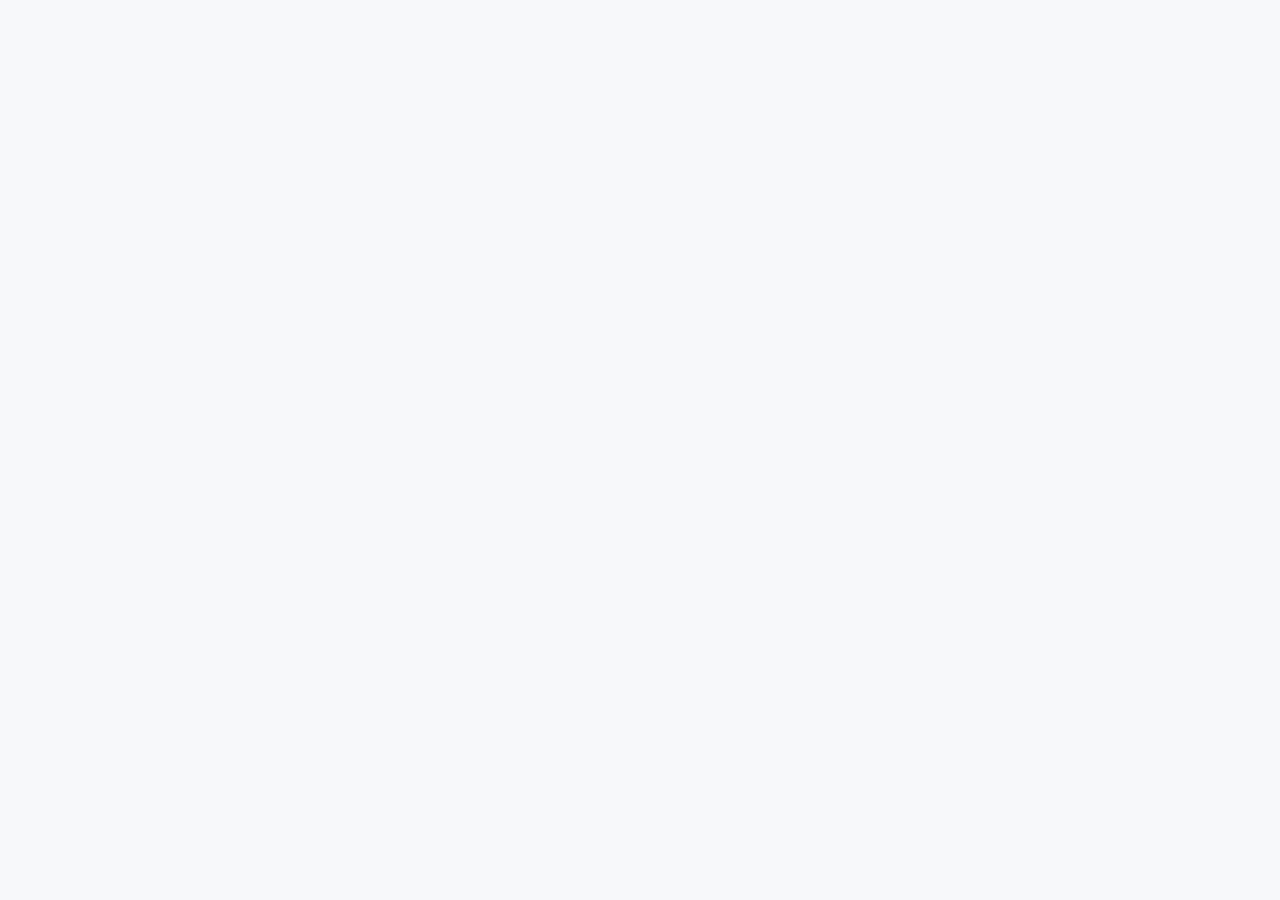
==== cars.html @ bfd8196d "Initial commit" ====
<!DOCTYPE html>
<html lang="en">
<head>
    <meta charset="UTF-8">
    <meta name="viewport" content="width=device-width, initial-scale=1.0">
    <title>ChipicarsKE | Find Your Next Drive</title>

    <link rel="stylesheet" href="styles.css">
    
</head>
<body>
    
</body>
</html>
---- styles.css ----
/* =========================================================
   CHIPICARSKE - MAIN STYLES
   Premium Kenyan Automotive Marketplace
   ========================================================= */

/* -------------------- RESET -------------------- */

* {
    margin: 0;
    padding: 0;
    box-sizing: border-box;
}

html {
    scroll-behavior: smooth;
}

body {
    font-family: "Inter", "Segoe UI", Arial, sans-serif;
    background: #f7f8fa;
    color: #18212f;
    line-height: 1.6;
}

button,
select {
    font: inherit;
}

button {
    cursor: pointer;
}

a {
    text-decoration: none;
    color: inherit;
}


/* =========================================================
   NAVBAR
   ========================================================= */

.navbar {
    width: 100%;
    min-height: 78px;
    padding: 0 7%;
    display: flex;
    align-items: center;
    justify-content: space-between;
    gap: 30px;

    background: #ffffff;
    border-bottom: 1px solid #e8ebef;

    position: sticky;
    top: 0;
    z-index: 1000;
}

/* Logo */

.logo h2 {
    font-size: 1.65rem;
    font-weight: 800;
    letter-spacing: -0.8px;
    color: #111827;
}

.logo h2 span {
    color: #e63946;
}

.logo p {
    font-size: 0.68rem;
    color: #737b87;
    margin-top: -5px;
    letter-spacing: 0.4px;
}

/* Navigation */

.navbar nav {
    display: flex;
    align-items: center;
    gap: 28px;
}

.navbar nav a {
    position: relative;
    color: #4b5563;
    font-size: 0.92rem;
    font-weight: 600;
    transition: color 0.25s ease;
}

.navbar nav a:hover {
    color: #e63946;
}

.navbar nav a::after {
    content: "";
    position: absolute;
    left: 0;
    bottom: -8px;
    width: 0;
    height: 2px;
    background: #e63946;
    transition: width 0.25s ease;
}

.navbar nav a:hover::after {
    width: 100%;
}

/* Navbar buttons */

.nav-buttons {
    display: flex;
    align-items: center;
    gap: 12px;
}

.favourite-button,
.sell-button {
    border: none;
    border-radius: 8px;
    padding: 10px 16px;
    font-weight: 700;
}

.favourite-button {
    background: #f5f6f8;
    color: #273142;
}

.favourite-button:hover {
    background: #eceef2;
}

.sell-button {
    background: #e63946;
    color: white;
    box-shadow: 0 5px 15px rgba(230, 57, 70, 0.2);
    transition: 0.25s ease;
}

.sell-button:hover {
    background: #c92f3b;
    transform: translateY(-2px);
}


/* =========================================================
   HERO SECTION
   ========================================================= */

.hero {
    min-height: 590px;
    position: relative;
    overflow: hidden;

    background:
        linear-gradient(
            90deg,
            #101722 0%,
            #182330 45%,
            #263544 100%
        );

    color: white;
}

.hero::before {
    content: "";
    position: absolute;
    width: 500px;
    height: 500px;
    right: -160px;
    top: -150px;
    border-radius: 50%;
    background: rgba(230, 57, 70, 0.12);
}

.hero-content {
    width: 86%;
    max-width: 1250px;
    margin: auto;

    min-height: 590px;
    display: flex;
    align-items: center;
    justify-content: space-between;
    gap: 50px;

    position: relative;
    z-index: 2;
}

.hero-text {
    max-width: 600px;
    padding: 60px 0;
}

.hero-badges {
    display: flex;
    gap: 12px;
    flex-wrap: wrap;
    margin-bottom: 22px;
}

.hero-badges span {
    padding: 7px 13px;
    border: 1px solid rgba(255, 255, 255, 0.2);
    border-radius: 30px;

    background: rgba(255, 255, 255, 0.07);
    color: #e9edf2;

    font-size: 0.78rem;
    font-weight: 600;
}

.hero-text h1 {
    font-size: clamp(3rem, 6vw, 5.4rem);
    line-height: 0.98;
    letter-spacing: -3px;
    font-weight: 850;
    margin-bottom: 24px;
}

.hero-text h1 span {
    display: block;
    color: #e63946;
}

.hero-text p {
    max-width: 500px;
    color: #c8d0da;
    font-size: 1.08rem;
    margin-bottom: 30px;
}

.hero-buttons {
    display: flex;
    gap: 14px;
    flex-wrap: wrap;
}

/* Hero buttons */

.primary-button,
.secondary-button,
.outline-button {
    border: none;
    padding: 13px 23px;
    border-radius: 8px;
    font-weight: 750;
    transition: all 0.25s ease;
}

.primary-button {
    background: #e63946;
    color: white;
    box-shadow: 0 8px 20px rgba(230, 57, 70, 0.22);
}

.primary-button:hover {
    background: #c92f3b;
    transform: translateY(-2px);
}

.secondary-button {
    background: rgba(255, 255, 255, 0.1);
    color: white;
    border: 1px solid rgba(255, 255, 255, 0.25);
}

.secondary-button:hover {
    background: white;
    color: #18212f;
}

/* Hero car */

.hero-car {
    width: 46%;
    min-height: 360px;
    display: flex;
    align-items: center;
    justify-content: center;

    position: relative;
}

.hero-car img {
    width: 100%;
    max-width: 590px;
    height: auto;
    object-fit: contain;

    position: relative;
    z-index: 3;

    filter: drop-shadow(0 25px 30px rgba(0, 0, 0, 0.45));
}

.car-glow {
    position: absolute;
    width: 380px;
    height: 150px;
    bottom: 70px;
    border-radius: 50%;

    background: rgba(230, 57, 70, 0.2);
    filter: blur(35px);
}


/* =========================================================
   SEARCH BOX
   ========================================================= */

.search-box {
    width: 86%;
    max-width: 1150px;

    margin: -45px auto 0;
    padding: 22px;

    display: grid;
    grid-template-columns: repeat(4, 1fr) auto;
    gap: 14px;

    position: relative;
    z-index: 20;

    background: white;
    border-radius: 14px;
    border: 1px solid #e6e8ec;

    box-shadow: 0 18px 45px rgba(15, 23, 42, 0.12);
}

.search-field {
    display: flex;
    flex-direction: column;
    gap: 6px;
}

.search-field label {
    color: #606a78;
    font-size: 0.72rem;
    font-weight: 800;
    text-transform: uppercase;
    letter-spacing: 0.7px;
}

.search-field select {
    width: 100%;
    min-height: 45px;

    padding: 0 12px;

    border: 1px solid #dfe3e8;
    border-radius: 7px;

    background: #fafbfc;
    color: #202938;

    outline: none;
}

.search-field select:focus {
    border-color: #e63946;
    box-shadow: 0 0 0 3px rgba(230, 57, 70, 0.08);
}

.search-button {
    align-self: end;

    min-height: 45px;
    padding: 0 22px;

    border: none;
    border-radius: 7px;

    background: #e63946;
    color: white;

    font-weight: 750;
    white-space: nowrap;

    transition: 0.25s ease;
}

.search-button:hover {
    background: #c92f3b;
    transform: translateY(-2px);
}


/* =========================================================
   STATS
   ========================================================= */

.stats {
    width: 86%;
    max-width: 1150px;

    margin: 50px auto;

    display: grid;
    grid-template-columns: repeat(4, 1fr);

    background: white;
    border: 1px solid #e6e8ec;
    border-radius: 12px;

    overflow: hidden;
}

.stats > div {
    padding: 25px;
    text-align: center;

    border-right: 1px solid #e8ebef;
}

.stats > div:last-child {
    border-right: none;
}

.stats h2 {
    color: #e63946;
    font-size: 1.8rem;
    margin-bottom: 2px;
}

.stats p {
    color: #737b87;
    font-size: 0.85rem;
}


/* =========================================================
   GENERAL SECTION
   ========================================================= */

.cars-section,
.brands-section,
.why-section {
    width: 86%;
    max-width: 1250px;
    margin: 85px auto;
}

.section-heading {
    display: flex;
    align-items: center;
    justify-content: space-between;
    gap: 20px;
    margin-bottom: 35px;
}

.section-heading h2,
.section-title h2 {
    color: #111827;
    font-size: 2rem;
    line-height: 1.1;
}

.section-heading p {
    margin-top: 7px;
    color: #7a828d;
}

.outline-button {
    background: transparent;
    border: 1px solid #d9dde3;
    color: #333c4b;
}

.outline-button:hover {
    border-color: #e63946;
    color: #e63946;
}


/* =========================================================
   FEATURED CAR GRID
   ========================================================= */

.car-grid {
    display: grid;
    grid-template-columns: repeat(3, 1fr);
    gap: 24px;
}

/*
   This also styles car cards that JavaScript
   dynamically adds inside #carGrid.
*/

.car-card {
    background: white;
    border-radius: 14px;
    overflow: hidden;

    border: 1px solid #e5e8ec;

    box-shadow: 0 8px 25px rgba(15, 23, 42, 0.06);

    transition: transform 0.3s ease,
                box-shadow 0.3s ease;
}

.car-card:hover {
    transform: translateY(-7px);
    box-shadow: 0 18px 35px rgba(15, 23, 42, 0.12);
}

.car-card img {
    width: 100%;
    height: 220px;
    object-fit: cover;
}

.car-info {
    padding: 20px;
}

.car-info h3 {
    font-size: 1.15rem;
    margin-bottom: 5px;
}

.car-info p {
    color: #737b87;
    font-size: 0.88rem;
}

.car-price {
    color: #e63946;
    font-size: 1.2rem;
    font-weight: 800;
    margin-top: 12px;
}


/* =========================================================
   BRANDS
   ========================================================= */

.brands-section {
    padding: 55px 0;

    border-top: 1px solid #e6e8ec;
    border-bottom: 1px solid #e6e8ec;

    text-align: center;
}

.brands-section h2 {
    margin-bottom: 30px;
    font-size: 1.4rem;
}

.brands {
    display: flex;
    align-items: center;
    justify-content: center;
    flex-wrap: wrap;
    gap: 15px;
}

.brands span {
    padding: 13px 22px;

    border: 1px solid #e1e5ea;
    border-radius: 7px;

    background: white;
    color: #68717d;

    font-size: 0.8rem;
    font-weight: 800;
    letter-spacing: 0.7px;

    transition: 0.25s ease;
}

.brands span:hover {
    color: #e63946;
    border-color: #e63946;
    transform: translateY(-3px);
}


/* =========================================================
   WHY CHIPICARS
   ========================================================= */

.why-section {
    text-align: center;
}

.section-title {
    max-width: 650px;
    margin: 0 auto 45px;
}

.section-title h2 span {
    color: #e63946;
}

.section-title p {
    margin-top: 14px;
    color: #727b87;
}

.benefits {
    display: grid;
    grid-template-columns: repeat(3, 1fr);
    gap: 22px;
}

.benefit-card {
    padding: 35px 28px;

    background: white;
    border: 1px solid #e5e8ec;
    border-radius: 14px;

    text-align: center;

    transition: 0.3s ease;
}

.benefit-card:hover {
    transform: translateY(-6px);
    box-shadow: 0 15px 30px rgba(15, 23, 42, 0.08);
}

.benefit-icon {
    width: 52px;
    height: 52px;

    margin: 0 auto 18px;

    display: flex;
    align-items: center;
    justify-content: center;

    border-radius: 50%;

    background: rgba(230, 57, 70, 0.1);
    color: #e63946;

    font-size: 1.3rem;
    font-weight: 900;
}

.benefit-card h3 {
    margin-bottom: 8px;
}

.benefit-card p {
    color: #747d88;
    font-size: 0.9rem;
}


/* =========================================================
   SECTION LABEL
   ========================================================= */

.section-label {
    display: inline-block;

    margin-bottom: 15px;

    color: #e63946;

    font-size: 0.72rem;
    font-weight: 850;
    letter-spacing: 1.5px;
}


/* =========================================================
   COMPARE
   ========================================================= */

.Feature-selection {
    width: 86%;
    max-width: 1150px;

    margin: 90px auto;

    min-height: 360px;
    padding: 70px;

    display: flex;
    align-items: center;

    border-radius: 18px;

    background:
        linear-gradient(
            120deg,
            #141d29,
            #243343
        );

    color: white;

    position: relative;
    overflow: hidden;
}

.Feature-selection::after {
    content: "";
    position: absolute;

    width: 400px;
    height: 400px;

    right: -130px;
    top: -180px;

    border-radius: 50%;

    background: rgba(230, 57, 70, 0.13);
}

.Feature-selection > div {
    max-width: 570px;
    position: relative;
    z-index: 2;
}

.Feature-selection h2 {
    font-size: 2.7rem;
    line-height: 1.1;
    margin-bottom: 18px;
}

.Feature-selection p {
    color: #c7d0da;
    margin-bottom: 25px;
}


/* =========================================================
   GARAGE
   ========================================================= */

.garage-section {
    width: 86%;
    max-width: 1150px;

    margin: 90px auto;

    display: grid;
    grid-template-columns: 1fr 1fr;
    gap: 50px;

    align-items: center;
}

.garage-section h2,
.sell-section h2 {
    font-size: 2.6rem;
    line-height: 1.1;
    margin-bottom: 16px;
}

.garage-section p,
.sell-section p {
    color: #727b87;
    max-width: 500px;
}

.garage-preview {
    min-height: 230px;

    display: flex;
    flex-direction: column;
    align-items: center;
    justify-content: center;

    background: white;
    border: 1px dashed #ccd2d9;
    border-radius: 14px;

    text-align: center;
}

.garage-preview > span {
    color: #e63946;
    font-size: 2rem;
    margin-bottom: 8px;
}

.garage-preview h3 {
    margin-bottom: 3px;
}

.garage-preview p {
    font-size: 0.85rem;
}


/* =========================================================
   SELL SECTION
   ========================================================= */

.sell-section {
    width: 86%;
    max-width: 1150px;

    margin: 90px auto;

    padding: 70px;

    border-radius: 18px;

    background: #ffffff;
    border: 1px solid #e5e8ec;

    box-shadow: 0 12px 30px rgba(15, 23, 42, 0.06);
}

.sell-section .primary-button {
    margin-top: 25px;
}
/* =====================================================
CONTACT SECTION
===================================================== */

.contact-section {
padding: 80px 8%;
background: #f7f8fa;
}

.contact-container {
max-width: 1200px;
margin: 0 auto;

display: grid;
grid-template-columns: 1fr 1.2fr;
gap: 50px;

align-items: stretch;

}

/* =====================================================
CONTACT INFORMATION
===================================================== */

.contact-info {
background: #17202b;
color: white;

padding: 45px;
border-radius: 18px;

display: flex;
flex-direction: column;
justify-content: center;

}

.contact-info .section-label {
color: #e63946;
font-size: 0.8rem;
font-weight: 700;
letter-spacing: 1.5px;
}

.contact-info h2 {
font-size: 2.4rem;
margin: 12px 0 15px;
}

.contact-info > p {
color: #c5ccd4;
line-height: 1.7;
margin-bottom: 35px;
}

/* CONTACT DETAILS */

.contact-details {
display: flex;
flex-direction: column;
gap: 22px;
}

.contact-detail {
display: flex;
align-items: center;
gap: 15px;
}

.contact-icon {
width: 45px;
height: 45px;

background: rgba(230, 57, 70, 0.15);
color: #e63946;

border-radius: 10px;

display: flex;
align-items: center;
justify-content: center;

font-size: 1.2rem;

}

.contact-detail h4 {
margin: 0 0 4px;
font-size: 0.9rem;
}

.contact-detail p {
margin: 0;
color: #c5ccd4;
font-size: 0.9rem;
}

/* =====================================================
CONTACT FORM
===================================================== */

.contact-form {
background: white;

padding: 45px;

border-radius: 18px;

box-shadow: 0 10px 35px rgba(0, 0, 0, 0.07);

}

.contact-form h2 {
margin: 0 0 10px;
color: #17202b;
font-size: 2rem;
}

.contact-form > p {
margin-bottom: 30px;
color: #737b87;
}

/* FORM ROW */

.form-row {
display: grid;
grid-template-columns: 1fr 1fr;
gap: 20px;
}

/* FORM GROUP */

.form-group {
margin-bottom: 20px;
}

.form-group label {
display: block;

margin-bottom: 8px;

color: #26303d;

font-size: 0.9rem;
font-weight: 600;

}

.form-group input,
.form-group textarea,
.form-group select {
width: 100%;

padding: 13px 15px;

border: 1px solid #dce1e7;
border-radius: 8px;

background: #fafbfc;

color: #26303d;

font-family: inherit;
font-size: 0.95rem;

outline: none;

transition: 0.25s ease;

box-sizing: border-box;

}

.form-group input,
.form-group textarea,
.form-group select {
border-color: #e63946;

background: white;

box-shadow: 0 0 0 3px rgba(230, 57, 70, 0.08);

}

.form-group textarea {
min-height: 140px;
resize: vertical;
}

/* SEND BUTTON */

.contact-submit {
width: 100%;

padding: 14px 20px;

border: none;
border-radius: 8px;

background: #e63946;
color: white;

font-size: 1rem;
font-weight: 700;

cursor: pointer;

transition: 0.25s ease;

}

.contact-submit {
background: #c92f3c;
transform: translateY(-2px);
}

/* =====================================================
CONTACT RESPONSE MESSAGE
===================================================== */

.contact-message {
display: none;

margin-top: 15px;
padding: 12px 15px;

border-radius: 7px;

background: #eaf7ee;
color: #24733a;

font-size: 0.9rem;

}

.contact-message.show {
display: block;
}

/* =====================================================
RESPONSIVE CONTACT SECTION
===================================================== */

@media (max-width: 850px) {

.contact-container {
    grid-template-columns: 1fr;
}

.contact-info,
.contact-form {
    padding: 35px;
}

}

@media (max-width: 600px) {

.contact-section {
    padding: 55px 5%;
}

.form-row {
    grid-template-columns: 1fr;
    gap: 0;
}

.contact-info h2 {
    font-size: 2rem;
}

.contact-form h2 {
    font-size: 1.7rem;
}

}


/* =========================================================
   FOOTER
   ========================================================= */

footer {
    margin-top: 100px;
    padding: 55px 7% 35px;

    background: #111923;
    color: white;

    display: flex;
    align-items: center;
    justify-content: space-between;

    gap: 30px;
}

footer .logo h2 {
    color: white;
}

footer .logo p {
    color: #8f99a5;
}

footer > p {
    color: #8f99a5;
    font-size: 0.85rem;
    text-align: right;
}


/* =========================================================
   RESPONSIVE DESIGN
   ========================================================= */

/* Tablets */

@media (max-width: 1000px) {

    .navbar {
        padding: 0 4%;
    }

    .navbar nav {
        gap: 16px;
    }

    .navbar nav a {
        font-size: 0.82rem;
    }

    .hero-content {
        width: 90%;
    }

    .hero-text h1 {
        font-size: 4rem;
    }

    .hero-car {
        width: 42%;
    }

    .search-box {
        width: 90%;
        grid-template-columns: repeat(2, 1fr);
    }

    .search-button {
        width: 100%;
    }

    .stats {
        width: 90%;
    }

    .car-grid {
        grid-template-columns: repeat(2, 1fr);
    }

    .Feature-selection,
    .garage-section,
    .sell-section,
    .cars-section,
    .brands-section,
    .why-section {
        width: 90%;
    }
}


/* Mobile */

@media (max-width: 700px) {

    .navbar {
        min-height: auto;
        padding: 15px 5%;

        flex-wrap: wrap;
    }

    .navbar nav {
        order: 3;
        width: 100%;

        justify-content: center;
        flex-wrap: wrap;

        gap: 14px;
        padding-top: 8px;
    }

    .nav-buttons {
        gap: 7px;
    }

    .favourite-button,
    .sell-button {
        padding: 8px 11px;
        font-size: 0.78rem;
    }

    /* Hero */

    .hero {
        min-height: auto;
    }

    .hero-content {
        min-height: auto;

        padding: 65px 0 100px;

        flex-direction: column;
        align-items: flex-start;
    }

    .hero-text {
        padding: 0;
    }

    .hero-text h1 {
        font-size: 3.2rem;
        letter-spacing: -2px;
    }

    .hero-text p {
        font-size: 0.95rem;
    }

    .hero-car {
        width: 100%;
        min-height: 220px;
    }

    .hero-car img {
        max-width: 400px;
    }

    /* Search */

    .search-box {
        width: 90%;

        margin-top: -45px;

        grid-template-columns: 1fr;
        padding: 18px;
    }

    /* Stats */

    .stats {
        width: 90%;

        grid-template-columns: repeat(2, 1fr);
    }

    .stats > div:nth-child(2) {
        border-right: none;
    }

    .stats > div:nth-child(1),
    .stats > div:nth-child(2) {
        border-bottom: 1px solid #e8ebef;
    }

    /* Sections */

    .section-heading {
        align-items: flex-start;
        flex-direction: column;
    }

    .section-heading h2,
    .section-title h2 {
        font-size: 1.7rem;
    }

    .cars-section,
    .brands-section,
    .why-section {
        margin: 65px auto;
    }

    /* Cars */

    .car-grid {
        grid-template-columns: 1fr;
    }

    /* Benefits */

    .benefits {
        grid-template-columns: 1fr;
    }

    /* Compare */

    .Feature-selection {
        padding: 45px 30px;
        min-height: 300px;
    }

    .Feature-selection h2 {
        font-size: 2.1rem;
    }

    /* Garage */

    .garage-section {
        grid-template-columns: 1fr;
        gap: 30px;
    }

    .garage-section h2,
    .sell-section h2 {
        font-size: 2.1rem;
    }

    /* Sell */

    .sell-section {
        padding: 45px 30px;
    }

    /* Footer */

    footer {
        flex-direction: column;
        align-items: flex-start;
    }

    footer > p {
        text-align: left;
    }
}


/* Very small phones */

@media (max-width: 450px) {

    .logo h2 {
        font-size: 1.35rem;
    }

    .navbar nav {
        gap: 10px;
    }

    .navbar nav a {
        font-size: 0.72rem;
    }

    .hero-text h1 {
        font-size: 2.65rem;
    }

    .hero-badges span {
        font-size: 0.68rem;
    }

    .stats h2 {
        font-size: 1.45rem;
    }

    .stats p {
        font-size: 0.75rem;
    }

    .brands {
        gap: 8px;
    }

    .brands span {
        padding: 10px 14px;
        font-size: 0.68rem;
    }
}
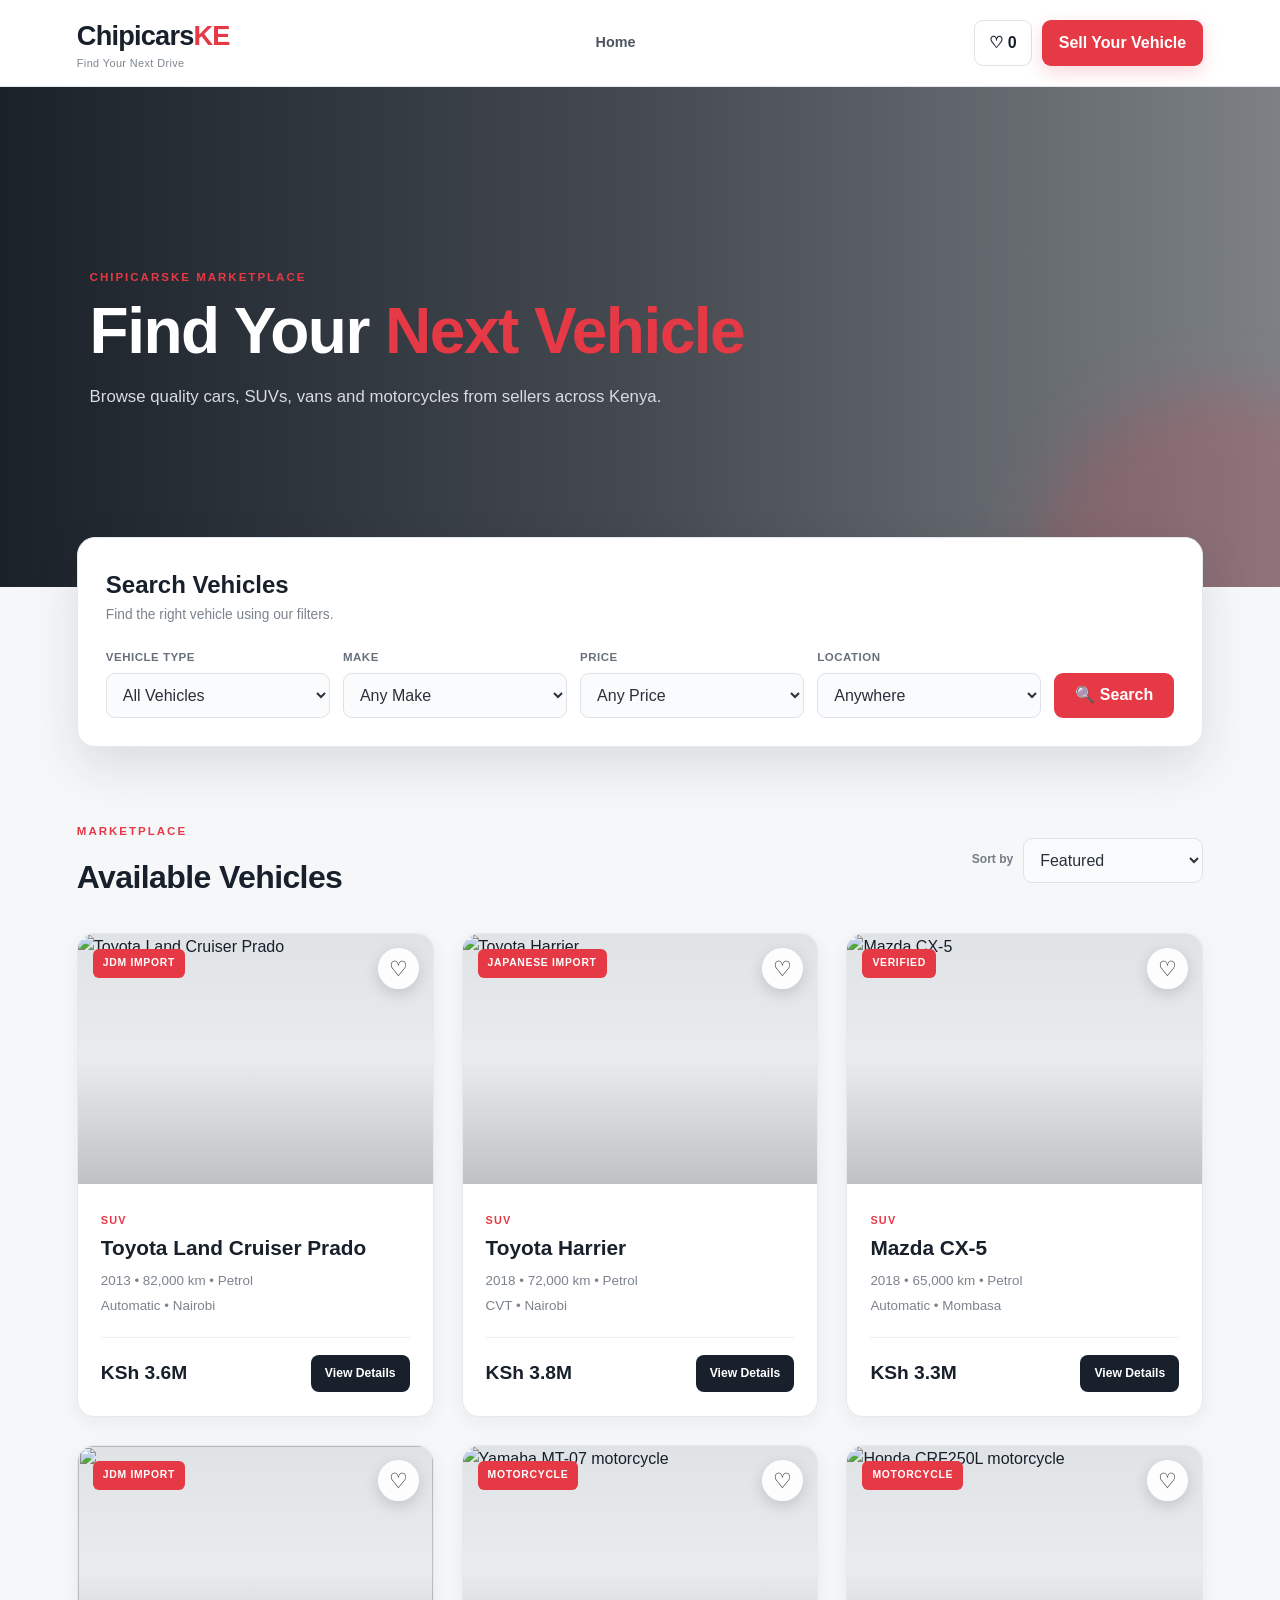
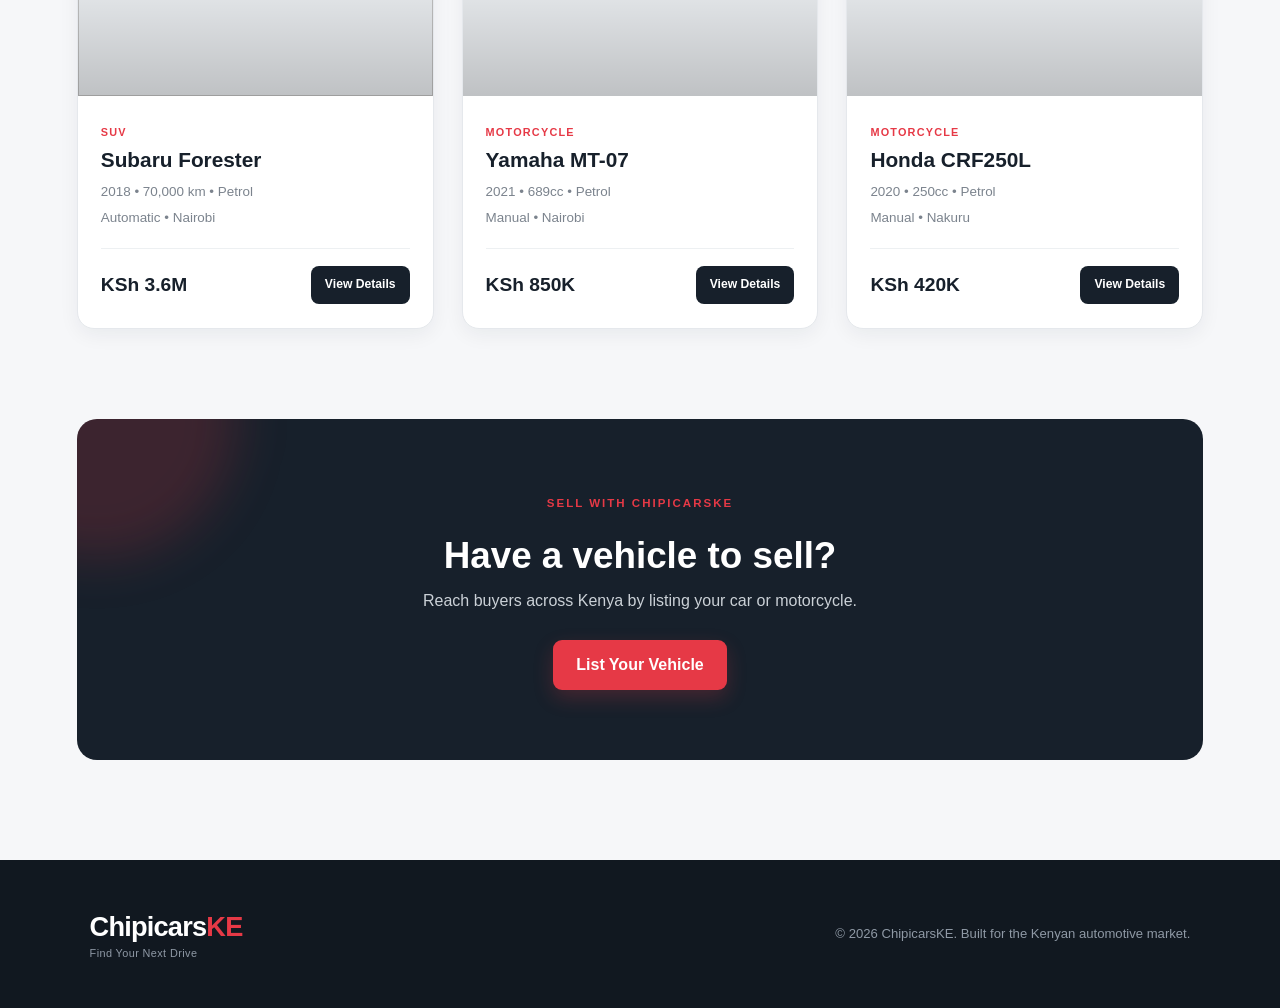
==== commit 3c15a28f: "Add Mercedes S350 and Range Rover listings" ====
--- a/cars.html
+++ b/cars.html
@@ -1,14 +1,764 @@
 <!DOCTYPE html>
+
 <html lang="en">
+
 <head>
     <meta charset="UTF-8">
     <meta name="viewport" content="width=device-width, initial-scale=1.0">
-    <title>ChipicarsKE | Find Your Next Drive</title>
-
-    <link rel="stylesheet" href="styles.css">
+
+
+<meta
+    name="description"
+    content="ChipicarsKE marketplace - Browse cars and motorcycles across Kenya."
+>
+
+<title>ChipicarsKE | Browse Vehicles</title>
+
+<link rel="stylesheet" href="styles.css">
+
+
+</head>
+
+<body>
+
+
+<!--NAVIGATION -->
+
+<header class="navbar">
+
+    <div class="logo">
+        <h2>Chipicars<span>KE</span></h2>
+        <p>Find Your Next Drive</p>
+    </div>
+
+    <nav>
+        <a href="index.html">Home</a>
     
-</head>
-<body>
-    
+
+    </nav>
+
+    <div class="nav-buttons">
+
+        <button class="favourite-button" type="button">
+            ♡
+            <span id="favoriteCount">0</span>
+        </button>
+
+        <button class="sell-button" type="button">
+            Sell Your Vehicle
+        </button>
+
+    </div>
+
+</header>
+
+
+<main>
+
+    <!-- HERO -->
+
+    <section class="marketplace-hero">
+
+        <div class="marketplace-hero-content">
+
+            <span class="section-label">
+                CHIPICARSKE MARKETPLACE
+            </span>
+
+            <h1>
+                Find Your
+                <span>Next Vehicle</span>
+            </h1>
+
+            <p>
+                Browse quality cars, SUVs, vans and
+                motorcycles from sellers across Kenya.
+            </p>
+
+        </div>
+
+    </section>
+
+
+    <!-- SEARCH-->
+
+    <section class="vehicle-search">
+
+        <div class="search-heading">
+
+            <h2>Search Vehicles</h2>
+
+            <p>
+                Find the right vehicle using our filters.
+            </p>
+
+        </div>
+
+
+        <div class="vehicle-filters">
+
+            <div class="filter-group">
+
+                <label for="vehicleType">
+                    Vehicle Type
+                </label>
+
+                <select id="vehicleType">
+
+                    <option value="">
+                        All Vehicles
+                    </option>
+
+                    <option value="car">
+                        Cars
+                    </option>
+
+                    <option value="motorcycle">
+                        Motorcycles
+                    </option>
+
+                </select>
+
+            </div>
+
+
+            <div class="filter-group">
+
+                <label for="vehicleMake">
+                    Make
+                </label>
+
+                <select id="vehicleMake">
+
+                    <option value="">
+                        Any Make
+                    </option>
+
+                    <option value="Toyota">Toyota</option>
+                    <option value="Mazda">Mazda</option>
+                    <option value="Subaru">Subaru</option>
+                    <option value="Nissan">Nissan</option>
+                    <option value="Honda">Honda</option>
+                    <option value="BMW">BMW</option>
+                    <option value="Yamaha">Yamaha</option>
+                    <option value="Suzuki">Suzuki</option>
+                    <option value="Kawasaki">Kawasaki</option>
+
+                </select>
+
+            </div>
+
+
+            <div class="filter-group">
+
+                <label for="vehiclePrice">
+                    Price
+                </label>
+
+                <select id="vehiclePrice">
+
+                    <option value="">
+                        Any Price
+                    </option>
+
+                    <option value="500000">
+                        Under KSh 500K
+                    </option>
+
+                    <option value="1000000">
+                        Under KSh 1M
+                    </option>
+
+                    <option value="3000000">
+                        Under KSh 3M
+                    </option>
+
+                    <option value="5000000">
+                        Under KSh 5M
+                    </option>
+
+                    <option value="10000000">
+                        Under KSh 10M
+                    </option>
+
+                </select>
+
+            </div>
+
+
+            <div class="filter-group">
+
+                <label for="vehicleLocation">
+                    Location
+                </label>
+
+                <select id="vehicleLocation">
+
+                    <option value="">
+                        Anywhere
+                    </option>
+
+                    <option value="Nairobi">Nairobi</option>
+                    <option value="Mombasa">Mombasa</option>
+                    <option value="Nakuru">Nakuru</option>
+                    <option value="Kisumu">Kisumu</option>
+                    <option value="Eldoret">Eldoret</option>
+
+                </select>
+
+            </div>
+
+
+            <button
+                id="vehicleSearchButton"
+                class="search-button"
+                type="button"
+            >
+                🔍 Search
+            </button>
+
+        </div>
+
+    </section>
+
+
+    <!--VEHICLE RESULTS-->
+
+    <section class="vehicle-results" id="cars">
+
+        <div class="results-header">
+
+            <div>
+
+                <span class="section-label">
+                    MARKETPLACE
+                </span>
+
+                <h2>Available Vehicles</h2>
+
+            </div>
+
+
+            <div class="sort-container">
+
+                <label for="sortVehicles">
+                    Sort by
+                </label>
+
+                <select id="sortVehicles">
+
+                    <option value="featured">
+                        Featured
+                    </option>
+
+                    <option value="low">
+                        Price: Low to High
+                    </option>
+
+                    <option value="high">
+                        Price: High to Low
+                    </option>
+
+                    <option value="newest">
+                        Newest
+                    </option>
+
+                </select>
+
+            </div>
+
+        </div>
+
+
+        <!--VEHICLE GRID-->
+
+        <div class="vehicle-grid" id="vehicleGrid">
+
+
+            <!-- CAR 1 -->
+
+            <article
+                class="vehicle-card"
+                data-type="car"
+                data-make="Toyota"
+                data-price="3600000"
+                data-location="Nairobi"
+            >
+
+                <div class="vehicle-image">
+
+                    <img
+                        src="https://img.autoabc.lv/Toyota-Land-Cruiser/Toyota-Land-Cruiser_2013_Apvidus_21223110110.jpg"
+                        alt="Toyota Land Cruiser Prado"
+                        loading="lazy"
+                    >
+
+                    <span class="vehicle-badge">
+                        JDM IMPORT
+                    </span>
+
+                    <button
+                        class="vehicle-favourite"
+                        type="button"
+                    >
+                        ♡
+                    </button>
+
+                </div>
+
+
+                <div class="vehicle-info">
+
+                    <span class="vehicle-type">
+                        SUV
+                    </span>
+
+                    <h3>
+                        Toyota Land Cruiser Prado
+                    </h3>
+
+                    <p>
+                        2013 • 82,000 km • Petrol
+                    </p>
+
+                    <p>
+                        Automatic • Nairobi
+                    </p>
+
+                    <div class="vehicle-bottom">
+
+                        <strong>
+                            KSh 3.6M
+                        </strong>
+
+                        <button
+                            class="details-button"
+                            type="button"
+                        >
+                            View Details
+                        </button>
+
+                    </div>
+
+                </div>
+
+            </article>
+
+
+            <!-- CAR 2 -->
+
+            <article
+                class="vehicle-card"
+                data-type="car"
+                data-make="Toyota"
+                data-price="3800000"
+                data-location="Nairobi"
+            >
+
+                <div class="vehicle-image">
+
+                    <img
+                        src="https://encrypted-tbn0.gstatic.com/images?q=tbn:ANd9GcS43s0DIGNVrXSaSUe3KpkZXf2SwOFKNnb6QPCeA8YCcw&s=10"
+                        alt="Toyota Harrier"
+                        loading="lazy"
+                    >
+
+                    <span class="vehicle-badge">
+                        JAPANESE IMPORT
+                    </span>
+
+                    <button
+                        class="vehicle-favourite"
+                        type="button"
+                    >
+                        ♡
+                    </button>
+
+                </div>
+
+
+                <div class="vehicle-info">
+
+                    <span class="vehicle-type">
+                        SUV
+                    </span>
+
+                    <h3>
+                        Toyota Harrier
+                    </h3>
+
+                    <p>
+                        2018 • 72,000 km • Petrol
+                    </p>
+
+                    <p>
+                        CVT • Nairobi
+                    </p>
+
+                    <div class="vehicle-bottom">
+
+                        <strong>
+                            KSh 3.8M
+                        </strong>
+
+                        <button
+                            class="details-button"
+                            type="button"
+                        >
+                            View Details
+                        </button>
+
+                    </div>
+
+                </div>
+
+            </article>
+
+
+            <!-- CAR 3 -->
+
+            <article
+                class="vehicle-card"
+                data-type="car"
+                data-make="Mazda"
+                data-price="3300000"
+                data-location="Mombasa"
+            >
+
+                <div class="vehicle-image">
+
+                    <img
+                        src="https://encrypted-tbn0.gstatic.com/images?q=tbn:ANd9GcRlz3JcdHc8IqehMk26Z7JNrMXHJWnwnO_msO0z9E98vFDRDiN-aJeyqRbu&s=10"
+                        alt="Mazda CX-5"
+                        loading="lazy"
+                    >
+
+                    <span class="vehicle-badge">
+                        VERIFIED
+                    </span>
+
+                    <button
+                        class="vehicle-favourite"
+                        type="button"
+                    >
+                        ♡
+                    </button>
+
+                </div>
+
+
+                <div class="vehicle-info">
+
+                    <span class="vehicle-type">
+                        SUV
+                    </span>
+
+                    <h3>
+                        Mazda CX-5
+                    </h3>
+
+                    <p>
+                        2018 • 65,000 km • Petrol
+                    </p>
+
+                    <p>
+                        Automatic • Mombasa
+                    </p>
+
+                    <div class="vehicle-bottom">
+
+                        <strong>
+                            KSh 3.3M
+                        </strong>
+
+                        <button
+                            class="details-button"
+                            type="button"
+                        >
+                            View Details
+                        </button>
+
+                    </div>
+
+                </div>
+
+            </article>
+
+
+            <!-- CAR 4 -->
+
+            <article
+                class="vehicle-card"
+                data-type="car"
+                data-make="Subaru"
+                data-price="3600000"
+                data-location="Nairobi"
+            >
+
+                <div class="vehicle-image">
+
+                    <img
+                        src="https://encrypted-tbn0.gstatic.com/images?q=tbn:ANd9GcQfX2TRh8_w0-ZKxwnjXu2Nzz-LE2DVPD5MaTvUJ54tGA&s=10"
+                        loading="lazy"
+                    >
+
+                    <span class="vehicle-badge">
+                        JDM IMPORT
+                    </span>
+
+                    <button
+                        class="vehicle-favourite"
+                        type="button"
+                    >
+                        ♡
+                    </button>
+
+                </div>
+
+
+                <div class="vehicle-info">
+
+                    <span class="vehicle-type">
+                        SUV
+                    </span>
+
+                    <h3>
+                        Subaru Forester
+                    </h3>
+
+                    <p>
+                        2018 • 70,000 km • Petrol
+                    </p>
+
+                    <p>
+                        Automatic • Nairobi
+                    </p>
+
+                    <div class="vehicle-bottom">
+
+                        <strong>
+                            KSh 3.6M
+                        </strong>
+
+                        <button
+                            class="details-button"
+                            type="button"
+                        >
+                            View Details
+                        </button>
+
+                    </div>
+
+                </div>
+
+            </article>
+
+
+            <!-- MOTORCYCLE 1 -->
+
+            <article
+                class="vehicle-card"
+                data-type="motorcycle"
+                data-make="Yamaha"
+                data-price="850000"
+                data-location="Nairobi"
+                id="motorcycles"
+            >
+
+                <div class="vehicle-image">
+
+                    <img
+                        src="https://commons.wikimedia.org/wiki/Special:Redirect/file/Yamaha_MT-07.jpg"
+                        alt="Yamaha MT-07 motorcycle"
+                        loading="lazy"
+                    >
+
+                    <span class="vehicle-badge">
+                        MOTORCYCLE
+                    </span>
+
+                    <button
+                        class="vehicle-favourite"
+                        type="button"
+                    >
+                        ♡
+                    </button>
+
+                </div>
+
+
+                <div class="vehicle-info">
+
+                    <span class="vehicle-type">
+                        MOTORCYCLE
+                    </span>
+
+                    <h3>
+                        Yamaha MT-07
+                    </h3>
+
+                    <p>
+                        2021 • 689cc • Petrol
+                    </p>
+
+                    <p>
+                        Manual • Nairobi
+                    </p>
+
+                    <div class="vehicle-bottom">
+
+                        <strong>
+                            KSh 850K
+                        </strong>
+
+                        <button
+                            class="details-button"
+                            type="button"
+                        >
+                            View Details
+                        </button>
+
+                    </div>
+
+                </div>
+
+            </article>
+
+
+            <!-- MOTORCYCLE 2 -->
+
+            <article
+                class="vehicle-card"
+                data-type="motorcycle"
+                data-make="Honda"
+                data-price="420000"
+                data-location="Nakuru"
+            >
+
+                <div class="vehicle-image">
+
+                    <img
+                        src="https://commons.wikimedia.org/wiki/Special:Redirect/file/Honda_CRF250L.jpg"
+                        alt="Honda CRF250L motorcycle"
+                        loading="lazy"
+                    >
+
+                    <span class="vehicle-badge">
+                        MOTORCYCLE
+                    </span>
+
+                    <button
+                        class="vehicle-favourite"
+                        type="button"
+                    >
+                        ♡
+                    </button>
+
+                </div>
+
+
+                <div class="vehicle-info">
+
+                    <span class="vehicle-type">
+                        MOTORCYCLE
+                    </span>
+
+                    <h3>
+                        Honda CRF250L
+                    </h3>
+
+                    <p>
+                        2020 • 250cc • Petrol
+                    </p>
+
+                    <p>
+                        Manual • Nakuru
+                    </p>
+
+                    <div class="vehicle-bottom">
+
+                        <strong>
+                            KSh 420K
+                        </strong>
+
+                        <button
+                            class="details-button"
+                            type="button"
+                        >
+                            View Details
+                        </button>
+
+                    </div>
+
+                </div>
+
+            </article>
+
+
+        </div>
+
+    </section>
+
+
+    <!--CALL TO ACTION -->
+
+    <section class="marketplace-cta">
+
+        <div>
+
+            <span class="section-label">
+                SELL WITH CHIPICARSKE
+            </span>
+
+            <h2>
+                Have a vehicle to sell?
+            </h2>
+
+            <p>
+                Reach buyers across Kenya by
+                listing your car or motorcycle.
+            </p>
+
+            <button
+                class="primary-button"
+                type="button"
+            >
+                List Your Vehicle
+            </button>
+
+        </div>
+
+    </section>
+
+</main>
+
+
+<!--FOOTER -->
+
+<footer>
+
+    <div class="logo">
+
+        <h2>
+            Chipicars<span>KE</span>
+        </h2>
+
+        <p>
+            Find Your Next Drive
+        </p>
+
+    </div>
+
+    <p>
+        © 2026 ChipicarsKE.
+        Built for the Kenyan automotive market.
+    </p>
+
+</footer>
+
+
+<script src="script.js"></script>
+
 </body>
-</html>+
+</html>
--- a/styles.css
+++ b/styles.css
@@ -1417,4 +1417,1073 @@
         padding: 10px 14px;
         font-size: 0.68rem;
     }
+}
+/* =========================================================
+   CHIPICARSKE
+   Modern Kenyan Automotive Marketplace
+   ========================================================= */
+
+
+/* =========================================================
+   1. RESET & GLOBAL
+   ========================================================= */
+
+* {
+    margin: 0;
+    padding: 0;
+    box-sizing: border-box;
+}
+
+html {
+    scroll-behavior: smooth;
+}
+
+body {
+    font-family: Arial, Helvetica, sans-serif;
+    background: #f6f7f9;
+    color: #17202b;
+    line-height: 1.6;
+}
+
+img {
+    display: block;
+    max-width: 100%;
+}
+
+button,
+input,
+select,
+textarea {
+    font: inherit;
+}
+
+button {
+    cursor: pointer;
+}
+
+a {
+    text-decoration: none;
+    color: inherit;
+}
+
+
+/* =========================================================
+   2. NAVIGATION
+   ========================================================= */
+
+.navbar {
+    min-height: 76px;
+    padding: 14px 6%;
+
+    display: flex;
+    align-items: center;
+    justify-content: space-between;
+    gap: 25px;
+
+    background: rgba(255, 255, 255, 0.96);
+    border-bottom: 1px solid #e5e8ec;
+
+    position: sticky;
+    top: 0;
+    z-index: 1000;
+
+    backdrop-filter: blur(12px);
+}
+
+
+/* LOGO */
+
+.logo {
+    min-width: 180px;
+}
+
+.logo h2 {
+    color: #17202b;
+    font-size: 1.7rem;
+    font-weight: 800;
+    letter-spacing: -0.8px;
+}
+
+.logo h2 span {
+    color: #e63946;
+}
+
+.logo p {
+    margin-top: -3px;
+    color: #7d858f;
+    font-size: 0.68rem;
+}
+
+
+/* NAVIGATION LINKS */
+
+.navbar nav {
+    display: flex;
+    align-items: center;
+    gap: 28px;
+}
+
+.navbar nav a {
+    position: relative;
+
+    color: #4c5560;
+    font-size: 0.9rem;
+    font-weight: 600;
+
+    transition: color 0.25s ease;
+}
+
+.navbar nav a::after {
+    content: "";
+
+    position: absolute;
+    left: 50%;
+    bottom: -8px;
+
+    width: 0;
+    height: 2px;
+
+    background: #e63946;
+    border-radius: 10px;
+
+    transform: translateX(-50%);
+
+    transition: width 0.25s ease;
+}
+
+.navbar nav a:hover {
+    color: #e63946;
+}
+
+.navbar nav a:hover::after,
+.navbar nav a.active::after {
+    width: 22px;
+}
+
+.navbar nav a.active {
+    color: #e63946;
+}
+
+
+/* NAVIGATION BUTTONS */
+
+.nav-buttons {
+    display: flex;
+    align-items: center;
+    gap: 10px;
+}
+
+.favourite-button {
+    padding: 9px 14px;
+
+    border: 1px solid #dfe3e8;
+    border-radius: 9px;
+
+    background: white;
+    color: #17202b;
+
+    transition: all 0.25s ease;
+}
+
+.favourite-button:hover {
+    color: #e63946;
+    border-color: #e63946;
+    transform: translateY(-2px);
+}
+
+.sell-button {
+    padding: 10px 17px;
+
+    border: none;
+    border-radius: 9px;
+
+    background: #e63946;
+    color: white;
+
+    font-weight: 700;
+
+    box-shadow: 0 6px 18px rgba(230, 57, 70, 0.2);
+
+    transition: all 0.25s ease;
+}
+
+.sell-button:hover {
+    background: #c92f3c;
+    transform: translateY(-3px);
+    box-shadow: 0 10px 24px rgba(230, 57, 70, 0.3);
+}
+
+
+/* =========================================================
+   3. HERO
+   ========================================================= */
+
+.marketplace-hero {
+    min-height: 500px;
+
+    padding: 85px 7%;
+
+    display: flex;
+    align-items: center;
+
+    position: relative;
+    overflow: hidden;
+
+    background:
+        linear-gradient(
+            90deg,
+            rgba(13, 20, 28, 0.94),
+            rgba(13, 20, 28, 0.76),
+            rgba(13, 20, 28, 0.52)
+        ),
+        url("https://images.unsplash.com/photo-1502877338535-766e1452684a?auto=format&fit=crop&w=1800&q=80")
+        center / cover no-repeat;
+}
+
+.marketplace-hero::before {
+    content: "";
+
+    position: absolute;
+
+    width: 380px;
+    height: 380px;
+
+    right: -130px;
+    bottom: -180px;
+
+    border-radius: 50%;
+
+    background: rgba(230, 57, 70, 0.18);
+
+    filter: blur(30px);
+}
+
+.marketplace-hero-content {
+    max-width: 720px;
+
+    position: relative;
+    z-index: 2;
+
+    color: white;
+}
+
+.section-label {
+    display: inline-block;
+
+    margin-bottom: 12px;
+
+    color: #e63946;
+
+    font-size: 0.72rem;
+    font-weight: 800;
+
+    letter-spacing: 2px;
+}
+
+.marketplace-hero h1 {
+    margin-bottom: 20px;
+
+    font-size: clamp(2.8rem, 5vw, 5rem);
+    line-height: 1.02;
+
+    letter-spacing: -1.5px;
+}
+
+.marketplace-hero h1 span {
+    color: #e63946;
+}
+
+.marketplace-hero p {
+    max-width: 620px;
+
+    color: #d7dce2;
+
+    font-size: 1.05rem;
+}
+
+
+/* =========================================================
+   4. SEARCH SECTION
+   ========================================================= */
+
+.vehicle-search {
+    width: 88%;
+    max-width: 1250px;
+
+    margin: -50px auto 70px;
+    padding: 28px;
+
+    position: relative;
+    z-index: 10;
+
+    background: white;
+
+    border: 1px solid #e5e8ec;
+    border-radius: 18px;
+
+    box-shadow: 0 20px 50px rgba(23, 32, 43, 0.12);
+}
+
+.search-heading {
+    margin-bottom: 22px;
+}
+
+.search-heading h2 {
+    font-size: 1.5rem;
+}
+
+.search-heading p {
+    color: #7b838d;
+    font-size: 0.86rem;
+}
+
+.vehicle-filters {
+    display: grid;
+
+    grid-template-columns: repeat(4, 1fr) auto;
+
+    gap: 13px;
+
+    align-items: end;
+}
+
+.filter-group {
+    display: flex;
+    flex-direction: column;
+    gap: 6px;
+}
+
+.filter-group label {
+    color: #68717b;
+
+    font-size: 0.72rem;
+    font-weight: 800;
+
+    text-transform: uppercase;
+    letter-spacing: 0.5px;
+}
+
+.filter-group select,
+.sort-container select {
+    width: 100%;
+
+    padding: 12px;
+
+    border: 1px solid #dfe3e8;
+    border-radius: 9px;
+
+    background: #fafbfc;
+    color: #28313b;
+
+    outline: none;
+
+    transition:
+        border-color 0.25s ease,
+        box-shadow 0.25s ease,
+        background 0.25s ease;
+}
+
+.filter-group select:hover,
+.sort-container select:hover {
+    border-color: #bfc5cc;
+    background: white;
+}
+
+.filter-group select:focus,
+.sort-container select:focus {
+    border-color: #e63946;
+
+    background: white;
+
+    box-shadow: 0 0 0 3px rgba(230, 57, 70, 0.08);
+}
+
+.search-button {
+    min-height: 45px;
+
+    padding: 0 21px;
+
+    border: none;
+    border-radius: 9px;
+
+    background: #e63946;
+    color: white;
+
+    font-weight: 700;
+
+    transition: all 0.25s ease;
+}
+
+.search-button:hover {
+    background: #c92f3c;
+
+    transform: translateY(-3px);
+
+    box-shadow: 0 9px 20px rgba(230, 57, 70, 0.25);
+}
+
+
+/* =========================================================
+   5. RESULTS
+   ========================================================= */
+
+.vehicle-results {
+    width: 88%;
+    max-width: 1250px;
+
+    margin: 0 auto 90px;
+}
+
+.results-header {
+    display: flex;
+
+    align-items: center;
+    justify-content: space-between;
+
+    gap: 20px;
+
+    margin-bottom: 30px;
+}
+
+.results-header h2 {
+    font-size: 2rem;
+    letter-spacing: -0.6px;
+}
+
+.sort-container {
+    display: flex;
+    align-items: center;
+    gap: 10px;
+}
+
+.sort-container label {
+    color: #747c85;
+
+    font-size: 0.75rem;
+    font-weight: 700;
+}
+
+.sort-container select {
+    width: 180px;
+}
+
+
+/* =========================================================
+   6. VEHICLE GRID
+   ========================================================= */
+
+.vehicle-grid {
+    display: grid;
+
+    grid-template-columns: repeat(3, minmax(0, 1fr));
+
+    gap: 28px;
+}
+
+
+/* =========================================================
+   7. VEHICLE CARD
+   ========================================================= */
+
+.vehicle-card {
+    position: relative;
+    overflow: hidden;
+
+    background: white;
+
+    border: 1px solid #e5e8ec;
+    border-radius: 17px;
+
+    box-shadow:
+        0 6px 20px rgba(23, 32, 43, 0.06);
+
+    transition:
+        transform 0.35s cubic-bezier(.2, .8, .2, 1),
+        box-shadow 0.35s ease,
+        border-color 0.35s ease;
+}
+
+
+/* THIS IS THE ACTUAL HOVER */
+
+.vehicle-card:hover {
+    transform: translateY(-9px);
+
+    border-color: rgba(230, 57, 70, 0.4);
+
+    box-shadow:
+        0 22px 45px rgba(23, 32, 43, 0.15);
+}
+
+
+/* =========================================================
+   8. VEHICLE IMAGE
+   ========================================================= */
+
+.vehicle-image {
+    height: 250px;
+
+    position: relative;
+    overflow: hidden;
+
+    background: #e9ecef;
+}
+
+.vehicle-image img {
+    width: 100%;
+    height: 100%;
+
+    object-fit: cover;
+
+    transition:
+        transform 0.6s cubic-bezier(.2, .8, .2, 1),
+        filter 0.35s ease;
+}
+
+
+/* IMAGE HOVER */
+
+.vehicle-card:hover .vehicle-image img {
+    transform: scale(1.07);
+
+    filter: brightness(0.88);
+}
+
+
+/* IMAGE OVERLAY */
+
+.vehicle-image::before {
+    content: "";
+
+    position: absolute;
+    inset: 0;
+
+    z-index: 1;
+
+    pointer-events: none;
+
+    background:
+        linear-gradient(
+            to bottom,
+            rgba(0, 0, 0, 0.04),
+            transparent 50%,
+            rgba(0, 0, 0, 0.18)
+        );
+}
+
+
+/* RED ACCENT */
+
+.vehicle-image::after {
+    content: "";
+
+    position: absolute;
+
+    left: 0;
+    bottom: 0;
+
+    width: 0;
+    height: 4px;
+
+    z-index: 2;
+
+    background: #e63946;
+
+    transition: width 0.4s ease;
+}
+
+.vehicle-card:hover .vehicle-image::after {
+    width: 100%;
+}
+
+
+/* =========================================================
+   9. VEHICLE BADGE
+   ========================================================= */
+
+.vehicle-badge {
+    position: absolute;
+
+    top: 15px;
+    left: 15px;
+
+    padding: 6px 10px;
+
+    z-index: 4;
+
+    border-radius: 6px;
+
+    background: #e63946;
+    color: white;
+
+    font-size: 0.65rem;
+    font-weight: 800;
+
+    letter-spacing: 0.7px;
+}
+
+
+/* =========================================================
+   10. FAVOURITE BUTTON
+   ========================================================= */
+
+.vehicle-favourite {
+    position: absolute;
+
+    top: 14px;
+    right: 14px;
+
+    width: 41px;
+    height: 41px;
+
+    display: flex;
+    align-items: center;
+    justify-content: center;
+
+    z-index: 5;
+
+    border: none;
+    border-radius: 50%;
+
+    background: rgba(255, 255, 255, 0.94);
+
+    color: #17202b;
+
+    font-size: 1.3rem;
+
+    box-shadow: 0 5px 15px rgba(0, 0, 0, 0.15);
+
+    transition:
+        transform 0.25s ease,
+        color 0.25s ease,
+        background 0.25s ease;
+}
+
+.vehicle-favourite:hover {
+    transform: scale(1.12);
+
+    color: #e63946;
+
+    background: white;
+}
+
+
+/* =========================================================
+   11. VEHICLE INFORMATION
+   ========================================================= */
+
+.vehicle-info {
+    padding: 22px 23px 24px;
+}
+
+.vehicle-type {
+    display: inline-block;
+
+    margin-bottom: 6px;
+
+    color: #e63946;
+
+    font-size: 0.68rem;
+    font-weight: 800;
+
+    letter-spacing: 1.2px;
+}
+
+.vehicle-info h3 {
+    margin-bottom: 9px;
+
+    color: #17202b;
+
+    font-size: 1.3rem;
+    line-height: 1.2;
+
+    transition: color 0.25s ease;
+}
+
+.vehicle-card:hover .vehicle-info h3 {
+    color: #e63946;
+}
+
+.vehicle-info p {
+    margin: 4px 0;
+
+    color: #7b838d;
+
+    font-size: 0.84rem;
+}
+
+
+/* =========================================================
+   12. PRICE AREA
+   ========================================================= */
+
+.vehicle-bottom {
+    margin-top: 20px;
+    padding-top: 17px;
+
+    display: flex;
+    align-items: center;
+    justify-content: space-between;
+
+    gap: 15px;
+
+    border-top: 1px solid #edf0f2;
+}
+
+.vehicle-bottom strong {
+    color: #17202b;
+
+    font-size: 1.2rem;
+
+    transition:
+        color 0.25s ease,
+        transform 0.25s ease;
+}
+
+.vehicle-card:hover .vehicle-bottom strong {
+    color: #e63946;
+
+    transform: translateX(2px);
+}
+
+
+/* =========================================================
+   13. DETAILS BUTTON
+   ========================================================= */
+
+.details-button {
+    padding: 9px 14px;
+
+    border: none;
+    border-radius: 8px;
+
+    background: #17202b;
+    color: white;
+
+    font-size: 0.76rem;
+    font-weight: 700;
+
+    transition: all 0.25s ease;
+}
+
+.details-button:hover {
+    background: #e63946;
+
+    transform: translateY(-2px);
+
+    box-shadow:
+        0 7px 15px rgba(230, 57, 70, 0.22);
+}
+
+
+/* =========================================================
+   14. CALL TO ACTION
+   ========================================================= */
+
+.marketplace-cta {
+    width: 88%;
+    max-width: 1250px;
+
+    margin: 0 auto 90px;
+
+    padding: 70px 35px;
+
+    position: relative;
+    overflow: hidden;
+
+    border-radius: 20px;
+
+    background: #17202b;
+
+    color: white;
+
+    text-align: center;
+}
+
+.marketplace-cta::before {
+    content: "";
+
+    position: absolute;
+
+    width: 280px;
+    height: 280px;
+
+    left: -120px;
+    top: -140px;
+
+    border-radius: 50%;
+
+    background: rgba(230, 57, 70, 0.18);
+
+    filter: blur(25px);
+}
+
+.marketplace-cta > div {
+    position: relative;
+    z-index: 2;
+}
+
+.marketplace-cta h2 {
+    margin: 10px 0;
+
+    font-size: 2.3rem;
+    line-height: 1.2;
+}
+
+.marketplace-cta p {
+    margin-bottom: 26px;
+
+    color: #cbd1d7;
+}
+
+
+/* CTA BUTTON */
+
+.primary-button {
+    display: inline-flex;
+
+    align-items: center;
+    justify-content: center;
+
+    padding: 12px 23px;
+
+    border: none;
+    border-radius: 9px;
+
+    background: #e63946;
+    color: white;
+
+    font-weight: 700;
+
+    transition: all 0.25s ease;
+}
+
+.primary-button:hover {
+    background: #c92f3c;
+
+    transform: translateY(-3px);
+
+    box-shadow:
+        0 10px 25px rgba(230, 57, 70, 0.28);
+}
+
+
+/* =========================================================
+   15. FOOTER
+   ========================================================= */
+
+footer {
+    padding: 45px 7%;
+
+    display: flex;
+    align-items: center;
+    justify-content: space-between;
+
+    gap: 30px;
+
+    background: #111820;
+
+    color: white;
+}
+
+footer .logo h2 {
+    color: white;
+}
+
+footer .logo p {
+    color: #8f99a5;
+}
+
+footer > p {
+    color: #8f99a5;
+
+    font-size: 0.82rem;
+
+    text-align: right;
+}
+
+
+/* =========================================================
+   16. TABLET
+   ========================================================= */
+
+@media (max-width: 1050px) {
+
+    .navbar {
+        padding-left: 4%;
+        padding-right: 4%;
+    }
+
+    .vehicle-filters {
+        grid-template-columns: repeat(2, 1fr);
+    }
+
+    .vehicle-grid {
+        grid-template-columns: repeat(2, 1fr);
+    }
+
+}
+
+
+/* =========================================================
+   17. MOBILE
+   ========================================================= */
+
+@media (max-width: 760px) {
+
+    .navbar {
+        flex-wrap: wrap;
+        padding: 15px 5%;
+    }
+
+    .navbar nav {
+        width: 100%;
+
+        order: 3;
+
+        justify-content: center;
+        flex-wrap: wrap;
+
+        gap: 17px;
+
+        padding-top: 13px;
+
+        border-top: 1px solid #eeeeee;
+    }
+
+    .nav-buttons {
+        display: none;
+    }
+
+
+    /* HERO */
+
+    .marketplace-hero {
+        min-height: 440px;
+
+        padding: 65px 7%;
+    }
+
+    .marketplace-hero h1 {
+        font-size: 3rem;
+    }
+
+
+    /* SEARCH */
+
+    .vehicle-search {
+        width: 92%;
+
+        margin-top: -35px;
+
+        padding: 23px;
+    }
+
+    .vehicle-filters {
+        grid-template-columns: 1fr;
+    }
+
+
+    /* RESULTS */
+
+    .vehicle-results {
+        width: 92%;
+    }
+
+    .results-header {
+        align-items: flex-start;
+
+        flex-direction: column;
+    }
+
+    .sort-container {
+        width: 100%;
+    }
+
+    .sort-container select {
+        flex: 1;
+    }
+
+
+    /* CARDS */
+
+    .vehicle-grid {
+        grid-template-columns: 1fr;
+    }
+
+    .vehicle-image {
+        height: 250px;
+    }
+
+
+    /* CTA */
+
+    .marketplace-cta {
+        width: 92%;
+
+        padding: 55px 25px;
+    }
+
+
+    /* FOOTER */
+
+    footer {
+        flex-direction: column;
+
+        align-items: flex-start;
+
+        padding: 40px 6%;
+    }
+
+    footer > p {
+        text-align: left;
+    }
+
+}
+
+
+/* =========================================================
+   18. SMALL PHONES
+   ========================================================= */
+
+@media (max-width: 480px) {
+
+    .logo h2 {
+        font-size: 1.4rem;
+    }
+
+    .navbar nav {
+        gap: 12px;
+    }
+
+    .navbar nav a {
+        font-size: 0.78rem;
+    }
+
+    .marketplace-hero h1 {
+        font-size: 2.45rem;
+    }
+
+    .vehicle-search {
+        padding: 20px;
+    }
+
+    .vehicle-info {
+        padding: 20px;
+    }
+
+    .vehicle-bottom {
+        align-items: flex-start;
+
+        flex-direction: column;
+    }
+
+    .details-button {
+        width: 100%;
+    }
+
+    .marketplace-cta h2 {
+        font-size: 1.8rem;
+    }
+
 }
